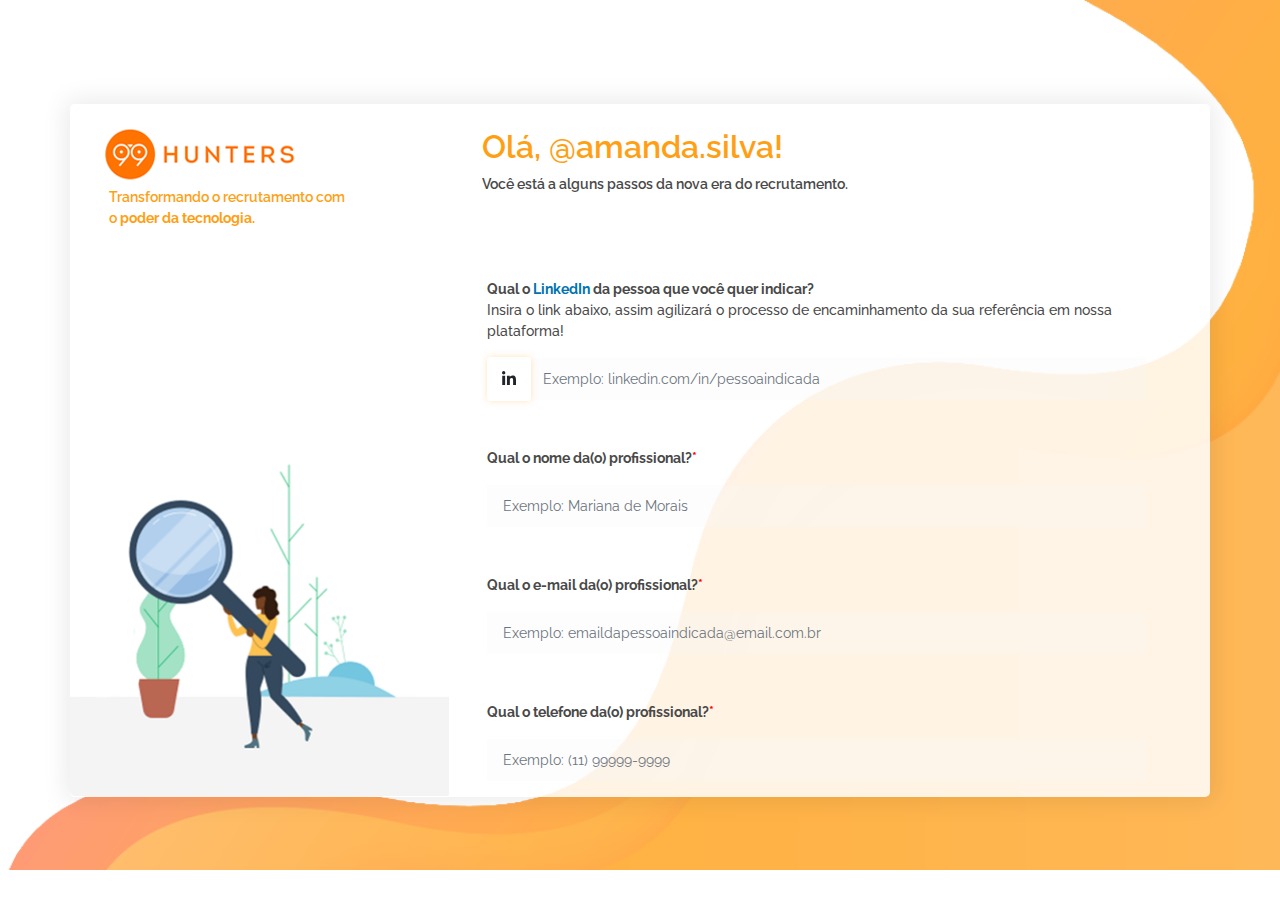
==== referral-form.html @ 66b33d54 "Internal Referral Screens for 99 Hunters 1st commit" ====
<html>

<head>
    <meta charset="utf-8" />
    <title>99Hunters - Internal Referral</title>
    <meta name="description" content="Transformamos o recrutamento com o poder da tecnologia." />
    <meta name="keywords" content="recrutação, 99hunters, hunting, tecnologia" />
    <meta name="author" content="raferrreira">
    <meta name="viewport" content="width=device-width, initial-scale=1.0, maximum-scale=1.0" />
    <!--[if IE]>
          <meta http-equiv='X-UA-Compatible' content='IE=edge,chrome=1'>
          <![endif]-->
    <!-- Favicon -->
    <link rel="shortcut icon" type="image/x-icon" href="images/favicon.png">
    <link rel="icon" type="image/png" href="images/favicon.png">
    <link rel="apple-touch-icon" href="images/favicon.png">
    <!-- CSS -->
    <link href="stylesheets/font-awesome.css" rel="stylesheet" type="text/css" />
    <link href="stylesheets/bootstrap.css" rel="stylesheet" type="text/css" />
    <link href="https://stackpath.bootstrapcdn.com/bootstrap/4.3.1/css/bootstrap.min.css" rel="stylesheet" integrity="sha384-ggOyR0iXCbMQv3Xipma34MD+dH/1fQ784/j6cY/iJTQUOhcWr7x9JvoRxT2MZw1T" crossorigin="anonymous">
    <link href="stylesheets/style.css" rel="stylesheet" type="text/css" />
    <link href="stylesheets/responsive.css" rel="stylesheet" type="text/css" />
</head>

<body class="main-body waves-bg">
    <main>
        <div class="container">
            <section id="internal-referral-page">
                <div class="row align-items-center justify-content-center">
                    <div class="col-md-12 col-lg-12 col-sm-12 centered-section tall-height p-0 shadow-bg fade-in">
                        <div class="col-md-4 col-lg-4 col-sm-12 left-side left-background">
                            <div class="logo-section">
                                <img src="images/logo.png">
                                <p class="orange-color">Transformando o recrutamento com
                                    <br/>o <b>poder da tecnologia.</b></p>
                            </div>
                        </div>
                        <div class="col-md-8 col-lg-8 col-sm-12 right-side">
                            <div class="title-section">
                                <h1 class="orange-color user-name pt-2">Olá, @amanda.silva!</h1>
                                <p class="gray-color">Você está a alguns passos da nova era do recrutamento.</p>
                            </div>
                            <div class="infos-section">
                                <p class="gray-color m-0"><b>Qual o <b class="blue-color">LinkedIn</b> da pessoa que você quer indicar?</b>
                                </p>
                                <p class="gray-color medium-weight">Insira o link abaixo, assim agilizará o processo de encaminhamento da sua referência em nossa plataforma!</p>
                                <form action="#" class="needs-validation" novalidate>
                                    <div class="form-group input-section mb-5">
                                        <label for="linkedIn" class="icon-label"><i class="fab fa-linkedin-in"></i></label>
                                        <input type="text" class="form-control not-required" id="linkedIn" placeholder="Exemplo: linkedin.com/in/pessoaindicada" name="linkedIn">
                                    </div>
                                    <p class="gray-color"><b>Qual o nome da(o) profissional?<span class="required-tag">*</span></b></p>
                                    <div class="form-group input-section needs-validation" novalidate>
                                        <input type="text" class="form-control pl-3" id="name" placeholder="Exemplo: Mariana de Morais" name="name" required>
                                        <div class="valid-feedback">Nome preenchido! :)</div>
                                        <div class="invalid-feedback">Por favor, insira o nome.</div>
                                    </div>
                                    <p class="gray-color mt-5"><b>Qual o e-mail da(o) profissional?<span class="required-tag">*</span></b></p>
                                    <div class="form-group input-section needs-validation" novalidate>
                                        <input type="text" class="form-control pl-3" id="e-mail" placeholder="Exemplo: emaildapessoaindicada@email.com.br" name="e-mail" required>
                                        <div class="valid-feedback">E-mail preenchido! :)</div>
                                        <div class="invalid-feedback">Por favor, insira um e-mail válido.</div>
                                    </div>
                                    <p class="gray-color mt-5"><b>Qual o telefone da(o) profissional?<span class="required-tag">*</span></b></p>
                                    <div class="form-group input-section needs-validation" novalidate>
                                        <input type="phone" class="form-control pl-3" id="phone" placeholder="Exemplo: (11) 99999-9999" name="phone" required>
                                        <div class="valid-feedback">Telefone preenchido! :)</div>
                                        <div class="invalid-feedback">Por favor, insira um telefone válido.</div>
                                    </div>
                                    <p class="gray-color mt-5"><b>Você gostaria de escrever uma recomendação sobre a(o) profissional?</b></p>
                                    <div class="form-group input-section">
                                        <textarea class="form-control pt-3 pl-3" id="recommendation-text" rows="5" placeholder="Exemplo: Essa pessoa é uma excelente profissional, e merece a vaga porque..."></textarea>
                                    </div>
                                    <p class="gray-color mt-5"><b>Você gostaria de inserir o currículo da(o) profissional?</b></p>
                                    <div class="form-group input-section">
                                        <div class="file btn btn-lg btn-primary">
                                            Escolher arquivo
                                            <input type="file" class="form-control-file" id="cv" value="">
                                        </div>
                                        <small class="gray-color nome-do-arquivo">Nenhum arquivo selecionado...</small>
                                    </div>
                                    <button type="submit" class="button btn gradient-bg w-100 mt-3">Enviar Cadastro E Criar <br/>Uma Nova Vaga</button>
                                    <button type="submit" class="button btn orange-empty-bg w-100">Apenas Enviar Cadastro</button>
                                </form>
                                <script>
                                </script>
                            </div>
                        </div>
                    </div>
                </div>
            </section>
        </div>
    </main>
</body>

<!-- JS -->
<script src="js/main.js" type="text/javascript"></script>
<script src="js/bootstrap.min.js" type="text/javascript"></script>
<script src="js/fontawesomejs.js" type="text/javascript"></script>
<script src="js/jquery-1.11.2.min.js" type="text/javascript"></script>

</html>
---- stylesheets/style.css ----
@import url('https://fonts.googleapis.com/css?family=Raleway:100,100i,200,200i,300,300i,400,400i,500,500i,600,600i,700,700i,800,800i,900,900i&display=swap');
body,
html {
    overflow-x: hidden
}

body {
    -webkit-font-smoothing: antialiased;
    -moz-osx-font-smoothing: grayscale;
    background-color: #fff;
}

h1 {
    font-size: 32px;
    font-weight: 600;
}

p {
    font-size: 14px;
    font-weight: 600;
}

small,
.small {
    font-size: 11px;
}

b,
strong {
    font-weight: 700;
}

input {
    height: 42px !important;
    background-color: hsla(0, 0%, 97%, 28%) !important;
    font-size: 14px !important;
    padding-left: 4em !important;
    border-radius: 0 !important;
    border: none !important;
    -webkit-box-shadow: none !important;
    box-shadow: none !important;
    -webkit-border-radius: 0 !important;
    -moz-border-radius: 0 !important;
    -ms-border-radius: 0 !important;
    -o-border-radius: 0 !important;
}

textarea {
    background-color: hsla(0, 0%, 97%, 28%) !important;
    font-size: 14px !important;
    padding-left: 4em !important;
    border-radius: 0 !important;
    border: none !important;
    -webkit-box-shadow: none !important;
    box-shadow: none !important;
    -webkit-border-radius: 0 !important;
    -moz-border-radius: 0 !important;
    -ms-border-radius: 0 !important;
    -o-border-radius: 0 !important;
}

button {
    margin-top: 1.5em;
    height: 42px;
    font-size: 14 !important;
    border-radius: 5px !important;
    -webkit-border-radius: 5px !important;
    -moz-border-radius: 5px !important;
    -ms-border-radius: 5px !important;
    -o-border-radius: 5px !important;
    cursor: pointer
}

button:hover {
    opacity: .8;
}

button.gradient-bg:hover {
    color: #fff;
}

.logo-section p {
    padding-left: .5em;
}

.container .row {
    height: 100vh;
}

.waves-bg {
    background-image: url(../images/background-page.png);
    background-size: contain;
    background-position: top right;
    font-family: Raleway, sans-serif;
    background-repeat: no-repeat;
}

.left-background {
    background-image: url(../images/background-modal.png);
    background-position: center bottom;
    background-repeat: no-repeat;
    background-size: 100%;
}

.top-bg {
    background-image: url(../images/background-header.png);
    background-repeat: no-repeat;
    background-position: center;
    background-size: contain;
}

.gradient-bg {
    background: #ffa053;
    background: -webkit-gradient(linear, left top, right top, from(#ffa053), to(#ff7a0d));
    background: linear-gradient(to right, #ffa053 0%, #ff7a0d 100%);
    border: none;
    color: #fff;
    font-weight: 600;
    -webkit-filter: progid: DXImageTransform.Microsoft.gradient(startColorstr='#ffa053', endColorstr='#ff7a0d', GradientType=1);
}

.gradient-bg br {
    display: none;
}

.centered-section {
    height: 500px;
    background: hsla(0, 0%, 100%, 85%);
    border-radius: 5px;
}

.shadow-bg {
    -webkit-box-shadow: 0 0 25px 5px hsla(0, 0%, 0%, 8%);
    box-shadow: 0 0 25px 5px hsla(0, 0%, 0%, 8%);
}

.orange-color {
    color: #ff9f14;
}

.gray-color {
    color: #494949;
}

.left-side,
.right-side {
    height: 100%;
    padding: 1em 2em;
    border-radius: 5px;
}

.infos-section {
    margin-top: 50%;
    -webkit-transform: translate(0%, -50%);
    transform: translate(0%, -50%);
}

.icon-label {
    position: absolute;
    top: -1px;
    height: 44px;
    width: 44px;
    background: #fff;
    display: -webkit-box;
    display: -ms-flexbox;
    display: flex;
    -webkit-box-align: center;
    -ms-flex-align: center;
    align-items: center;
    -webkit-box-pack: center;
    -ms-flex-pack: center;
    justify-content: center;
    border-radius: 3px;
    -webkit-box-shadow: 0 0 7px hsla(36, 100%, 50%, 25%);
    box-shadow: 0 0 7px hsla(36, 100%, 50%, 25%);
}

.input-section {
    position: relative;
}

.form-control.is-invalid,
.was-validated .form-control:invalid {
    border: none;
    border-bottom: 1px solid #dc3545 !important;
}

.form-control.is-valid,
.was-validated .form-control:valid {
    border-bottom: 1px solid #ffb041 !important;
    border: none;
}

.valid-feedback {
    color: #ffb241;
}

.tall-height {
    height: 77vh;
}

#internal-referral-page .infos-section,
#jobs-page .infos-section {
    padding-left: 5px;
    height: 80%;
    overflow: auto;
    padding-right: 2em;
    padding-left: 5px;
}

.bottom-section .infos-section {
    margin: 0 !important;
    transform: none !important;
    -webkit-transform: none !important;
    -moz-transform: none !important;
    -ms-transform: none !important;
    -o-transform: none !important;
}

.file.btn {
    position: relative;
    overflow: hidden;
    font-size: 14px;
    background: transparent;
    border: 1px solid #ff7c11;
    color: #ff7b0f;
    cursor: pointer;
}

.file.btn input {
    position: absolute;
    font-size: 50px;
    opacity: 0;
    right: 0;
    top: 0;
    cursor: pointer;
}

.file.btn:active {
    background-color: #ff7b0f !important;
    color: #fff;
    border: none;
}

.required-tag {
    color: red;
}

.btn.focus,
.btn:focus {
    -webkit-box-shadow: 0 0 0 0.2rem rgba(255, 152, 0, 0.25);
    box-shadow: 0 0 0 0.2rem rgba(255, 152, 0, 0.25);
}

.blue-color {
    color: #0073b1;
}

.orange-empty-bg {
    background: transparent;
    border: 1px solid #ff7b0f;
    color: #ff7b0f;
    font-weight: 600;
}

.orange-bg {
    background: #ff8d40;
    color: #fff;
    border-radius: 5px 0px 0px 5px !important;
    font-weight: bold;
}

.orange-bg svg {
    font-size: 26px !important;
    margin-bottom: 3px;
}

.orange-empty-bg:hover {
    color: #fff;
    background: #ff7b0f;
}

.orange-shadow {
    -webkit-box-shadow: 0px 12px 13px 0px #ff740017;
    box-shadow: 0px 12px 13px 0px #ff740017;
}

.medium-weight {
    font-weight: 500;
}

.regular-weight {
    font-weight: 400;
}

.infos-section::-webkit-scrollbar {
    width: 8px;
    background: #fff;
    border-radius: 5em;
}

.infos-section::-webkit-scrollbar-track {
    -webkit-box-shadow: none
}

.infos-section::-webkit-scrollbar-thumb {
    background-color: #f1f1f1;
    border-radius: 5em;
}

.top-section {
    height: 110px;
}

.bottom-section {
    padding: 3em;
}

.company-logos {
    width: 100%;
    display: -webkit-box;
    display: -ms-flexbox;
    display: flex;
    -webkit-box-align: center;
    -ms-flex-align: center;
    align-items: center;
    -webkit-box-pack: justify;
    -ms-flex-pack: justify;
    justify-content: space-between;
    height: 100%;
    padding-left: 1em;
    padding-right: 1em;
}

#jobs-page .infos-section {
    height: 70%;
}

.card {
    display: -webkit-box;
    display: -ms-flexbox;
    display: flex;
    -webkit-box-orient: horizontal;
    -webkit-box-direction: normal;
    -ms-flex-direction: row;
    flex-direction: row;
    -ms-flex-wrap: wrap;
    flex-wrap: wrap;
    -webkit-box-pack: end;
    -ms-flex-pack: end;
    justify-content: flex-end;
    position: relative;
    margin-bottom: 2em;
    border: none;
    background: hsla(0, 0%, 97%, 30%);
}

.card-header {
    width: 89%;
    background: transparent;
    border: none;
}

.collapse,
.collapsing {
    width: 89%;
    padding: 1em;
}

.card button.orange-bg {
    position: absolute;
    left: 0;
    top: 0;
    margin: 0;
    height: 100%;
    z-index: 1000;
    width: 11%;
}

.job-title,
.tags-title,
.job-activity h3 {
    font-size: 18px;
    font-weight: 800;
    text-transform: uppercase;
    margin-bottom: 0;
    margin-top: .5em;
}

.job-code {
    font-size: 12px;
}

.job-adress2 {
    margin-top: 1em;
    margin-bottom: .5em;
    font-weight: 400;
}

.tag-name {
    font-size: 13px;
    color: #ff7300;
    background: #ff73001f;
    border-radius: 3px;
}

.tags-title {
    margin-bottom: 7px;
}

.job-master-description p {
    font-weight: 400;
    margin-bottom: 1.5em;
}

.job-activity h3 {
    margin-bottom: 1em;
}

.job-activity ul li {
    list-style: none;
    font-size: 14px;
    margin-bottom: 1em;
}

.card button.orange-bg:hover {
    color: #fff;
}

.card button.orange-bg[aria-expanded="true"] .show-details,
.card button.orange-bg[aria-expanded="false"] .hide-details {
    display: none;
}

.card button.orange-bg[aria-expanded="false"] .show-details,
.card button.orange-bg[aria-expanded="true"] .hide-details {
    display: -webkit-box;
    display: -ms-flexbox;
    display: flex;
}

.card button.orange-bg span {
    display: -webkit-box;
    display: -ms-flexbox;
    display: flex;
    -webkit-box-orient: vertical;
    -webkit-box-direction: normal;
    -ms-flex-direction: column;
    flex-direction: column;
    -webkit-box-pack: center;
    -ms-flex-pack: center;
    justify-content: center;
    -webkit-box-align: center;
    -ms-flex-align: center;
    align-items: center;
}

input[type="number"]::-webkit-outer-spin-button,
input[type="number"]::-webkit-inner-spin-button {
    -webkit-appearance: none;
    margin: 0;
}

input[type="number"] {
    -moz-appearance: textfield;
}

.fade-in {
    animation: fadeIn ease 2s;
    -webkit-animation: fadeIn ease 2s;
    -moz-animation: fadeIn ease 2s;
    -o-animation: fadeIn ease 2s;
    -ms-animation: fadeIn ease 2s;
}

@keyframes fadeIn {
    0% {
        opacity: 0;
    }
    100% {
        opacity: 1;
    }
}

@-webkit-keyframes fadeIn {
    0% {
        opacity: 0;
    }
    100% {
        opacity: 1;
    }
}
---- stylesheets/responsive.css ----
@media screen and (max-width: 1140px) {
    .waves-bg {
        background-size: 95%;
        background-position-y: bottom;
        background-position-x: 500%;
    }
    .infos-section {
        margin-top: 30px;
        -webkit-transform: inherit;
        transform: inherit;
    }
    .bottom-section {
        padding: 1em;
    }
}

@media screen and (max-width: 768px) {
    .centered-section {
        height: 85vh;
        overflow: auto;
    }
    .left-side {
        height: 150px;
        background-position: right;
        background-size: 50%;
        -webkit-box-shadow: 0px 12px 13px 0px #ff740017;
        box-shadow: 0px 12px 13px 0px #ff740017;
    }
    .logo-section img {
        mix-blend-mode: multiply;
    }
    .infos-section {
        margin-top: 30%;
    }
    .title-section {
        margin-top: 2em;
    }
    #internal-referral-page .infos-section,
    #jobs-page .infos-section {
        height: auto;
        padding: initial;
    }
    .bottom-section {
        padding: 0;
        margin-top: 1em;
    }
    .card button.orange-bg {
        position: inherit;
        width: 100%;
    }
    .card-header,
    .collapse,
    .collapsing {
        width: 100%;
        padding: 0;
        padding-right: 1em;
        padding-left: 1em;
    }
    .orange-bg {
        border-radius: 5px 5px 0px 0px !important;
    }
    .job-informations {
        padding: 1em;
    }
    .company-logos,
    .company-logos div {
        padding: 0px;
    }
    .company-logos img {
        padding: 10px;
    }
    .top-bg {
        background-size: 40%;
        background-position: bottom;
    }
}

@media screen and (max-width: 600px) {
    .container .row {
        padding: 1em;
    }
}

@media screen and (max-width: 460px) {
    .left-side {
        background-size: 40%;
        background-position: 110% 30%;
    }
    .infos-section {
        -webkit-transform: inherit;
        transform: inherit;
        margin-top: 2em;
    }
}

@media screen and (max-width: 420px) {
    .left-side {
        background-size: 40%;
        background-position: 110% 0%;
    }
}

@media screen and (max-width: 380px) {
    .left-side {
        background-size: 50%;
        background-position: 140% -20%;
    }
    .gradient-bg br {
        display: block;
    }
    #internal-referral-page .gradient-bg {
        height: 50px;
    }
    .orange-color br {
        display: none;
    }
    .orange-empty-bg {
        font-size: 12px !important;
    }
}
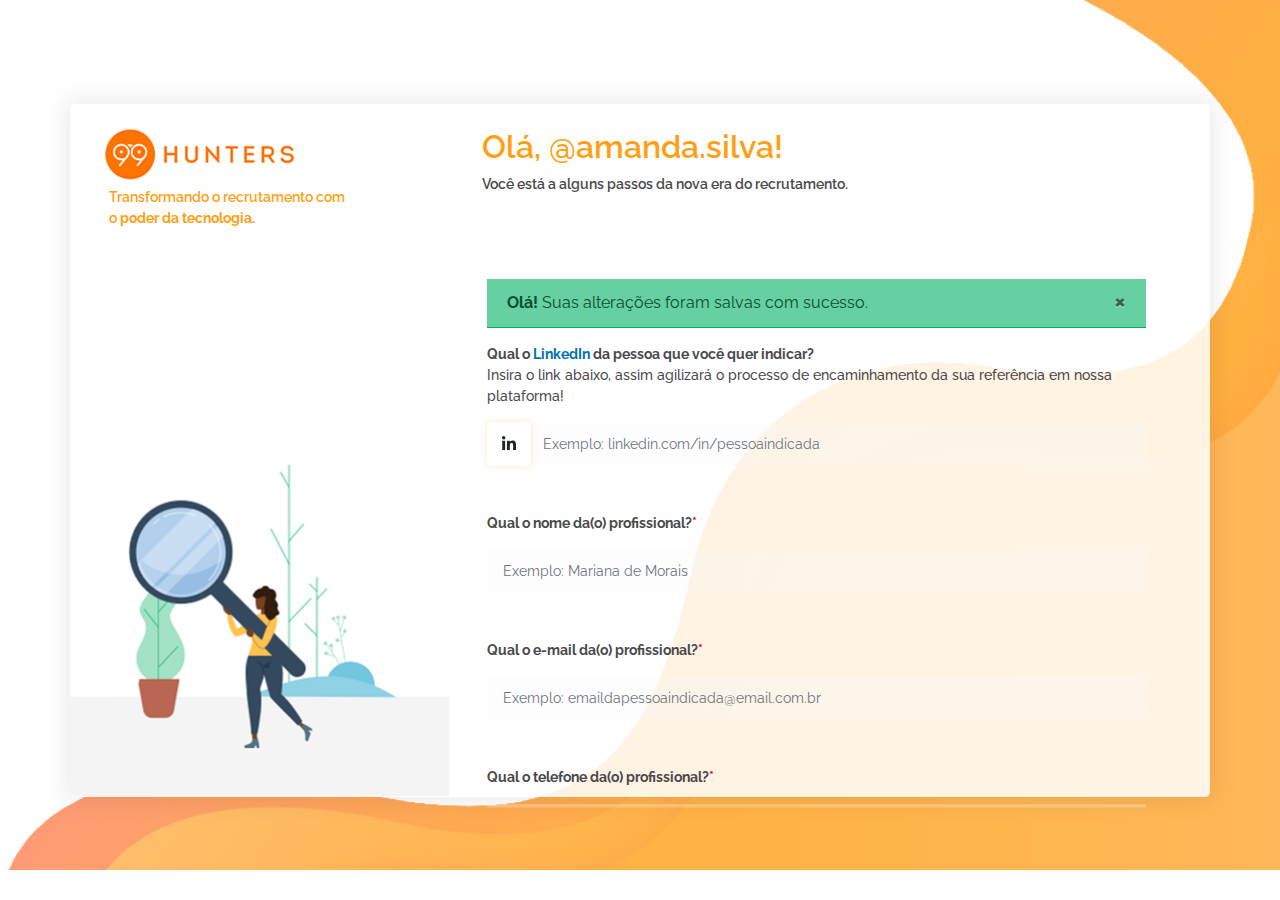
==== commit 6b875f19: "alert inserido" ====
--- a/referral-form.html
+++ b/referral-form.html
@@ -41,6 +41,15 @@
                                 <p class="gray-color">Você está a alguns passos da nova era do recrutamento.</p>
                             </div>
                             <div class="infos-section">
+                                <!-- ALERT -->
+                                <div class="alert altert-success fade show" role="alert">
+                                    <strong>Olá!</strong> Suas alterações foram salvas com sucesso.
+                                    <button type="button" class="close" data-dismiss="alert" aria-label="Close">
+                                        <span aria-hidden="true">&times;</span>
+                                    </button>
+                                </div>
+                                <!-- usar a class alert-sucess para um alert verde, e alert-error pra um alert vermelho -->
+                                <!-- ALERT END -->
                                 <p class="gray-color m-0"><b>Qual o <b class="blue-color">LinkedIn</b> da pessoa que você quer indicar?</b>
                                 </p>
                                 <p class="gray-color medium-weight">Insira o link abaixo, assim agilizará o processo de encaminhamento da sua referência em nossa plataforma!</p>
@@ -94,9 +103,9 @@
 </body>
 
 <!-- JS -->
+<script src="js/jquery-1.11.2.min.js" type="text/javascript"></script>
+<script src="js/bootstrap.min.js" type="text/javascript"></script>
 <script src="js/main.js" type="text/javascript"></script>
-<script src="js/bootstrap.min.js" type="text/javascript"></script>
 <script src="js/fontawesomejs.js" type="text/javascript"></script>
-<script src="js/jquery-1.11.2.min.js" type="text/javascript"></script>
 
 </html>--- a/stylesheets/style.css
+++ b/stylesheets/style.css
@@ -465,6 +465,36 @@
     -moz-appearance: textfield;
 }
 
+.alert{
+    opacity: 1;
+    border: none;
+    border-radius: 0;
+    border-bottom: 1px solid;
+}
+
+.alert button {
+    margin-top: 0;
+}
+
+.alert button span {
+    font-size: 25px !important;
+    position: relative;
+    top: -11px;
+}
+
+.altert-success {
+    background: #00b06099;
+    border-color: 00b060;
+    color: #054e2d;
+}
+
+.alert-error {
+    background: #f4433691;
+    border-color: #f44336;
+    color: #b72015;
+}
+
+
 .fade-in {
     animation: fadeIn ease 2s;
     -webkit-animation: fadeIn ease 2s;
